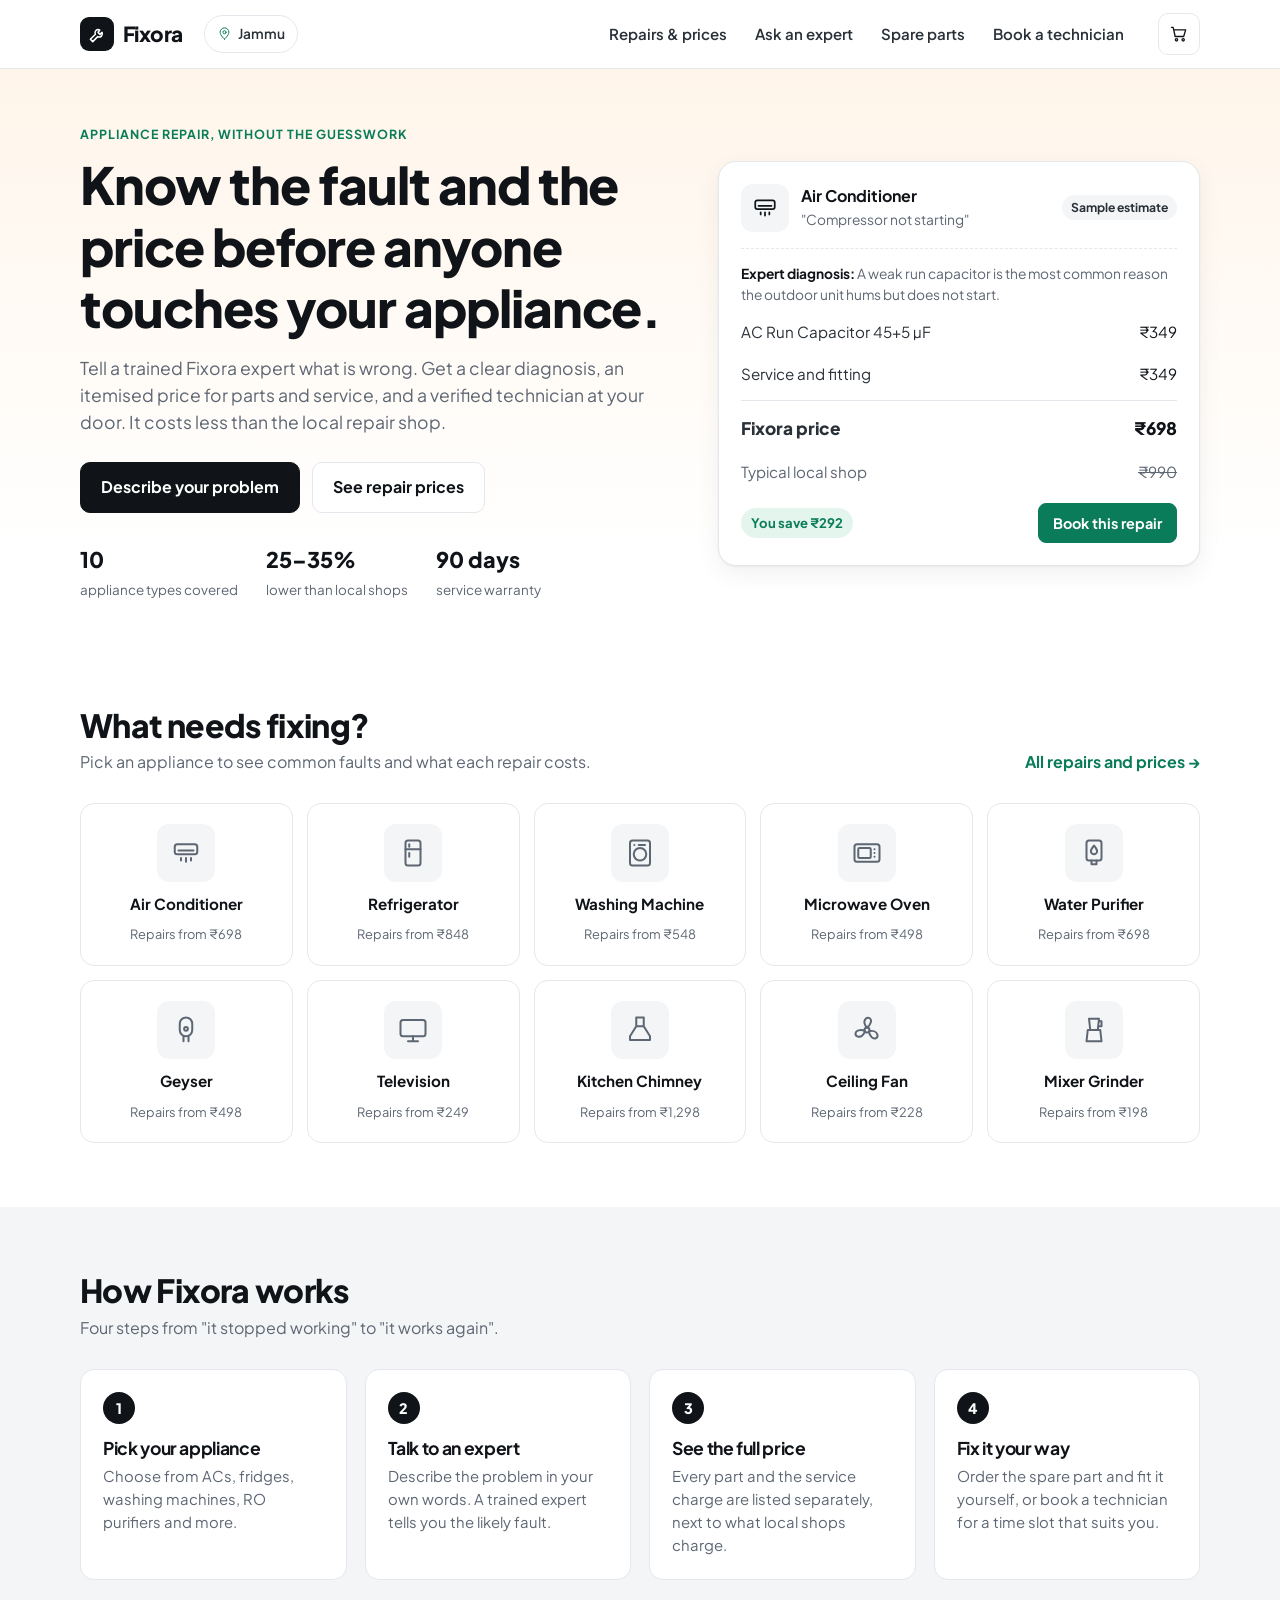
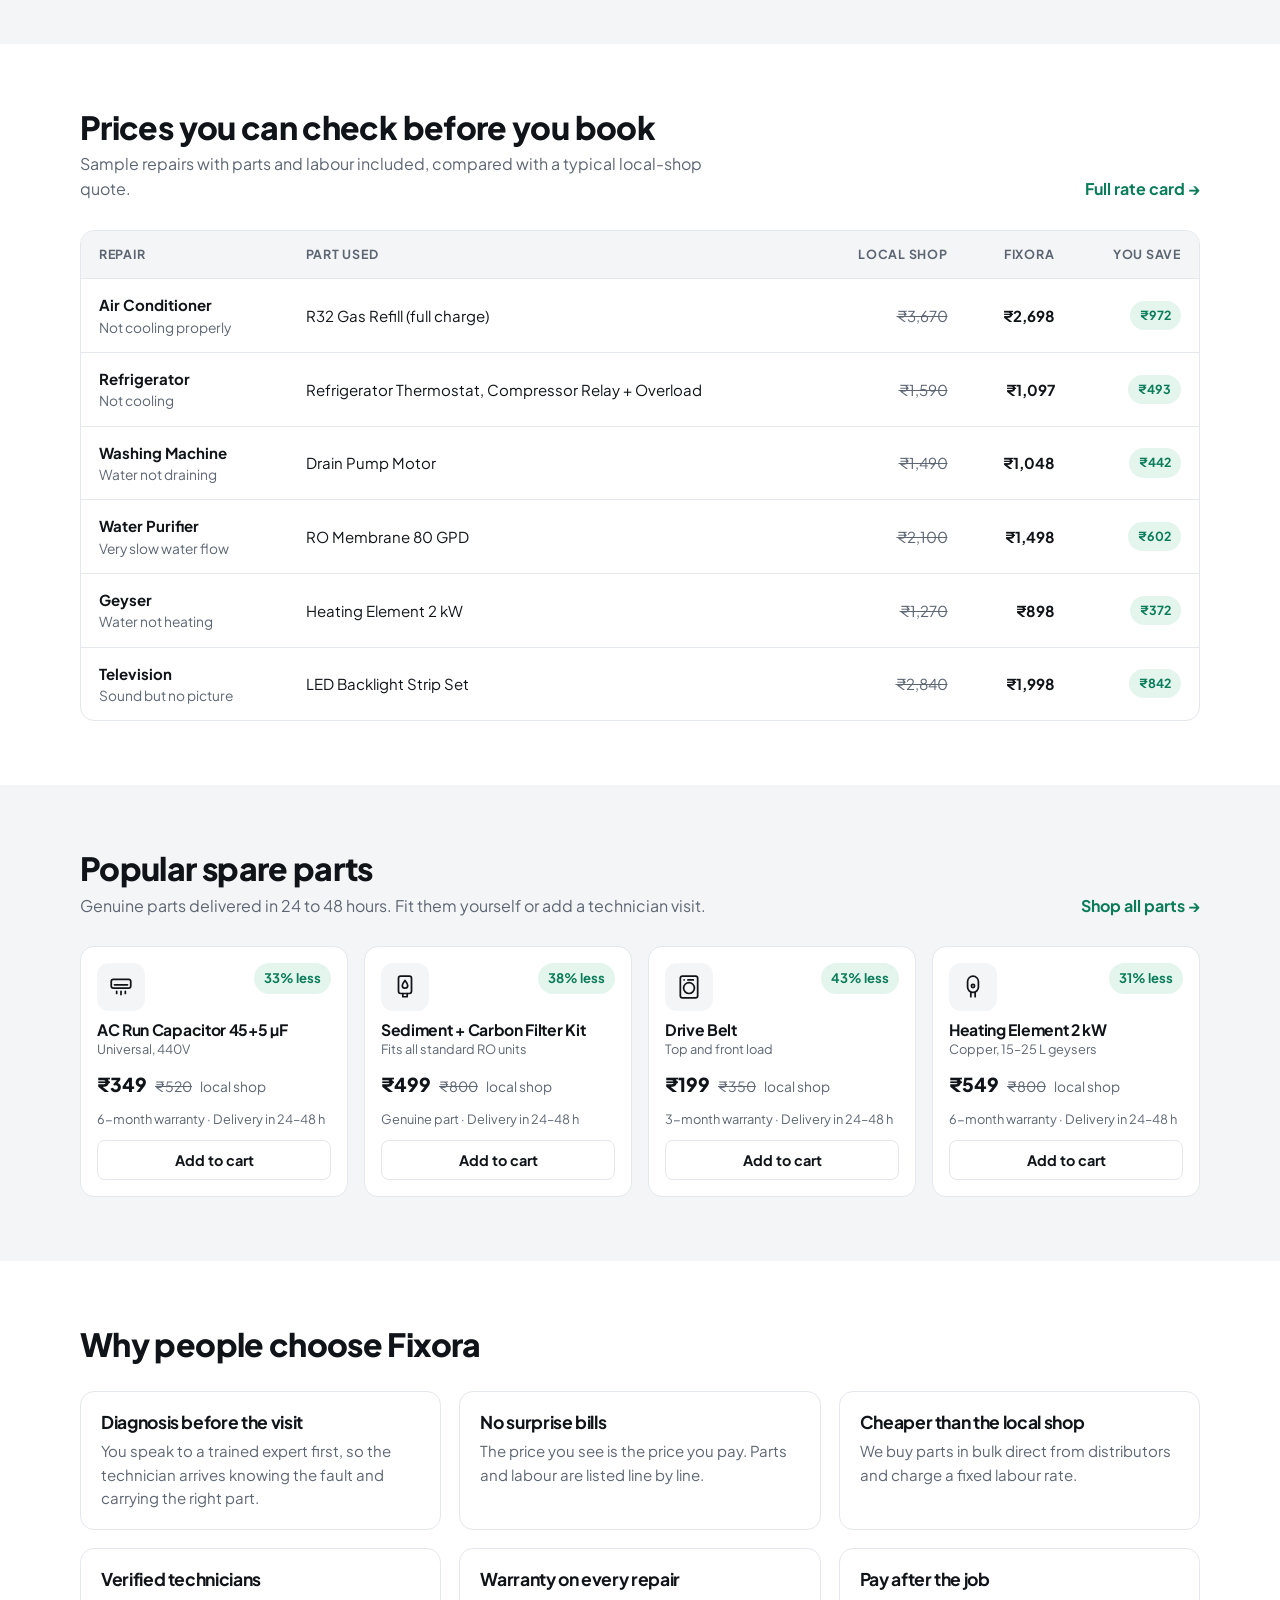
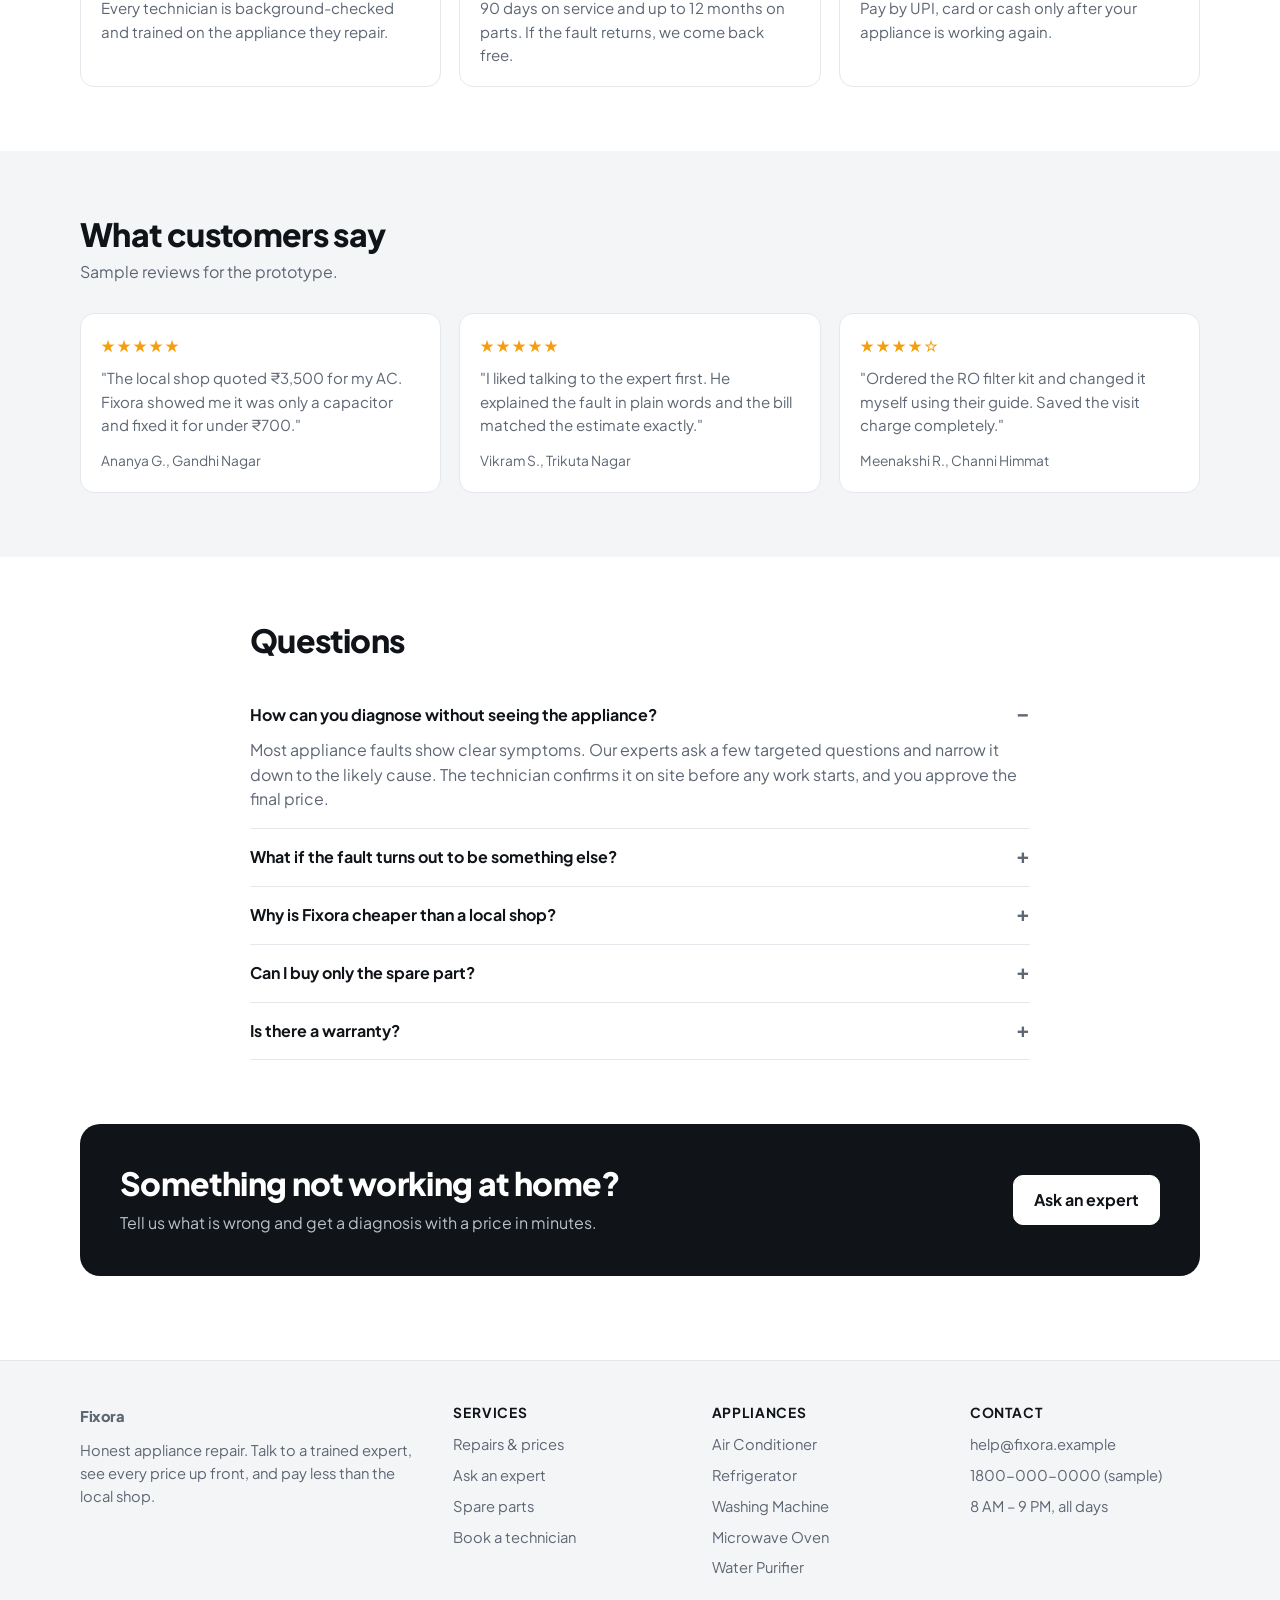
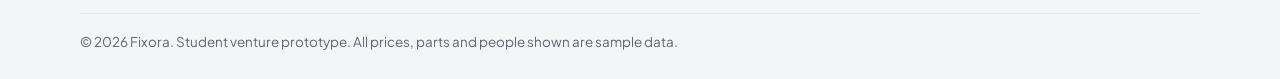
==== index.html @ 69b8c80c "Add Fixora website prototype Static five-page site: home, repair prices, expert diagnosis, spare par" ====
<!DOCTYPE html>
<html lang="en">
<head>
  <meta charset="UTF-8">
  <meta name="viewport" content="width=device-width, initial-scale=1">
  <title>Fixora — Honest appliance repair at transparent prices</title>
  <meta name="description" content="Pick your appliance, talk to a trained expert, see part and service prices up front, buy spare parts and book a technician.">
  <link rel="preconnect" href="https://fonts.googleapis.com">
  <link href="https://fonts.googleapis.com/css2?family=Plus+Jakarta+Sans:wght@400;500;600;700;800&display=swap" rel="stylesheet">
  <link rel="stylesheet" href="css/style.css">
</head>
<body>

<main>
  <section class="hero">
    <div class="wrap hero-grid">
      <div>
        <div class="eyebrow">Appliance repair, without the guesswork</div>
        <h1>Know the fault and the price before anyone touches your appliance.</h1>
        <p class="lead">Tell a trained Fixora expert what is wrong. Get a clear diagnosis, an itemised price for parts and service, and a verified technician at your door. It costs less than the local repair shop.</p>
        <div class="hero-cta">
          <a class="btn" href="diagnose.html">Describe your problem</a>
          <a class="btn ghost" href="services.html">See repair prices</a>
        </div>
        <div class="hero-stats">
          <div><b>10</b><span>appliance types covered</span></div>
          <div><b>25–35%</b><span>lower than local shops</span></div>
          <div><b>90 days</b><span>service warranty</span></div>
        </div>
      </div>

      <div class="estimate" id="heroEstimate"></div>
    </div>
  </section>

  <section class="section" id="appliances">
    <div class="wrap">
      <div class="section-head">
        <div>
          <h2>What needs fixing?</h2>
          <p>Pick an appliance to see common faults and what each repair costs.</p>
        </div>
        <a class="link" href="services.html">All repairs and prices →</a>
      </div>
      <div class="app-grid" id="appGrid"></div>
    </div>
  </section>

  <section class="section soft">
    <div class="wrap">
      <div class="section-head">
        <div>
          <h2>How Fixora works</h2>
          <p>Four steps from "it stopped working" to "it works again".</p>
        </div>
      </div>
      <div class="steps">
        <div class="step"><h3>Pick your appliance</h3><p>Choose from ACs, fridges, washing machines, RO purifiers and more.</p></div>
        <div class="step"><h3>Talk to an expert</h3><p>Describe the problem in your own words. A trained expert tells you the likely fault.</p></div>
        <div class="step"><h3>See the full price</h3><p>Every part and the service charge are listed separately, next to what local shops charge.</p></div>
        <div class="step"><h3>Fix it your way</h3><p>Order the spare part and fit it yourself, or book a technician for a time slot that suits you.</p></div>
      </div>
    </div>
  </section>

  <section class="section">
    <div class="wrap">
      <div class="section-head">
        <div>
          <h2>Prices you can check before you book</h2>
          <p>Sample repairs with parts and labour included, compared with a typical local-shop quote.</p>
        </div>
        <a class="link" href="services.html">Full rate card →</a>
      </div>
      <div class="table-wrap">
        <table>
          <thead><tr><th>Repair</th><th>Part used</th><th class="num">Local shop</th><th class="num">Fixora</th><th class="num">You save</th></tr></thead>
          <tbody id="compareRows"></tbody>
        </table>
      </div>
    </div>
  </section>

  <section class="section soft">
    <div class="wrap">
      <div class="section-head">
        <div>
          <h2>Popular spare parts</h2>
          <p>Genuine parts delivered in 24 to 48 hours. Fit them yourself or add a technician visit.</p>
        </div>
        <a class="link" href="parts.html">Shop all parts →</a>
      </div>
      <div class="grid-4" id="popularParts"></div>
    </div>
  </section>

  <section class="section">
    <div class="wrap">
      <div class="section-head"><div><h2>Why people choose Fixora</h2></div></div>
      <div class="grid-3">
        <div class="card"><h3>Diagnosis before the visit</h3><p>You speak to a trained expert first, so the technician arrives knowing the fault and carrying the right part.</p></div>
        <div class="card"><h3>No surprise bills</h3><p>The price you see is the price you pay. Parts and labour are listed line by line.</p></div>
        <div class="card"><h3>Cheaper than the local shop</h3><p>We buy parts in bulk direct from distributors and charge a fixed labour rate.</p></div>
        <div class="card"><h3>Verified technicians</h3><p>Every technician is background-checked and trained on the appliance they repair.</p></div>
        <div class="card"><h3>Warranty on every repair</h3><p>90 days on service and up to 12 months on parts. If the fault returns, we come back free.</p></div>
        <div class="card"><h3>Pay after the job</h3><p>Pay by UPI, card or cash only after your appliance is working again.</p></div>
      </div>
    </div>
  </section>

  <section class="section soft">
    <div class="wrap">
      <div class="section-head"><div><h2>What customers say</h2><p>Sample reviews for the prototype.</p></div></div>
      <div class="grid-3">
        <div class="card"><div class="stars">★★★★★</div><p class="quote">"The local shop quoted ₹3,500 for my AC. Fixora showed me it was only a capacitor and fixed it for under ₹700."</p><div class="quote-by">Ananya G., Gandhi Nagar</div></div>
        <div class="card"><div class="stars">★★★★★</div><p class="quote">"I liked talking to the expert first. He explained the fault in plain words and the bill matched the estimate exactly."</p><div class="quote-by">Vikram S., Trikuta Nagar</div></div>
        <div class="card"><div class="stars">★★★★☆</div><p class="quote">"Ordered the RO filter kit and changed it myself using their guide. Saved the visit charge completely."</p><div class="quote-by">Meenakshi R., Channi Himmat</div></div>
      </div>
    </div>
  </section>

  <section class="section">
    <div class="wrap" style="max-width:820px">
      <div class="section-head"><div><h2>Questions</h2></div></div>
      <details open><summary>How can you diagnose without seeing the appliance?</summary><p>Most appliance faults show clear symptoms. Our experts ask a few targeted questions and narrow it down to the likely cause. The technician confirms it on site before any work starts, and you approve the final price.</p></details>
      <details><summary>What if the fault turns out to be something else?</summary><p>You get a revised itemised quote on the spot. If you decide not to go ahead, you pay only the ₹149 inspection fee.</p></details>
      <details><summary>Why is Fixora cheaper than a local shop?</summary><p>We source parts in bulk directly from distributors and charge a fixed, published labour rate for each repair, so there is no room for a mark-up on the day.</p></details>
      <details><summary>Can I buy only the spare part?</summary><p>Yes. Every part is sold separately with delivery in 24 to 48 hours. You can add a technician visit later if you need help fitting it.</p></details>
      <details><summary>Is there a warranty?</summary><p>Every repair carries a 90-day service warranty, and parts carry their own warranty of up to 12 months.</p></details>
    </div>
  </section>

  <section class="section" style="padding-top:0">
    <div class="wrap">
      <div class="band">
        <div><h2>Something not working at home?</h2><p>Tell us what is wrong and get a diagnosis with a price in minutes.</p></div>
        <a class="btn" href="diagnose.html">Ask an expert</a>
      </div>
    </div>
  </section>
</main>

<script src="js/data.js"></script>
<script src="js/app.js"></script>
<script>
document.addEventListener("DOMContentLoaded", function () {
  $("#appGrid").innerHTML = APPLIANCES.map(function (a) {
    var from = Math.min.apply(null, a.issues.map(function (i) { return quote(i).total; }));
    return '<a class="app-card" href="services.html?appliance=' + a.id + '"><span class="ico">' + icon(a) + '</span><b>' + a.name + '</b><span>Repairs from ' + inr(from) + '</span></a>';
  }).join("");

  // Hero: one worked example of a transparent estimate.
  var ac = getApp("ac"), issue = getIssue(ac, "ac-start"), q = quote(issue);
  $("#heroEstimate").innerHTML =
    '<div class="estimate-top"><span class="ico">' + icon(ac) + '</span><div><b>' + ac.name + '</b><div class="small muted">"' + issue.title + '"</div></div><span class="tag" style="margin-left:auto">Sample estimate</span></div>' +
    '<p class="small muted" style="margin:14px 0 6px"><b style="color:var(--ink)">Expert diagnosis:</b> ' + issue.cause + '</p>' +
    '<ul class="rows">' + q.parts.map(function (p) { return '<li><span>' + p.name + '</span><span>' + inr(p.price) + '</span></li>'; }).join("") +
    '<li><span>Service and fitting</span><span>' + inr(issue.labour) + '</span></li>' +
    '<li class="total"><span>Fixora price</span><span>' + inr(q.total) + '</span></li>' +
    '<li class="local"><span>Typical local shop</span><span>' + inr(q.local) + '</span></li></ul>' +
    '<div style="display:flex;justify-content:space-between;align-items:center;gap:12px;margin-top:10px;flex-wrap:wrap"><span class="save-pill">You save ' + inr(q.save) + '</span>' +
    '<a class="btn sm green" href="book.html?appliance=ac&issue=ac-start">Book this repair</a></div>';

  var picks = [["ac", "ac-cooling"], ["fridge", "fr-cooling"], ["wm", "wm-drain"], ["ro", "ro-flow"], ["gy", "gy-heat"], ["tv", "tv-dark"]];
  $("#compareRows").innerHTML = picks.map(function (pk) {
    var a = getApp(pk[0]), i = getIssue(a, pk[1]), q = quote(i);
    return '<tr><td><b>' + a.name + '</b><div class="small muted">' + i.title + '</div></td><td>' + q.parts.map(function (p) { return p.name; }).join(", ") + '</td>' +
      '<td class="num muted"><s>' + inr(q.local) + '</s></td><td class="num"><b>' + inr(q.total) + '</b></td><td class="num"><span class="save-pill">' + inr(q.save) + '</span></td></tr>';
  }).join("");

  var popular = ["ac-cap", "ro-filterkit", "wm-belt", "gy-element"];
  $("#popularParts").innerHTML = popular.map(function (id) { return partCard(getPart(id)); }).join("");
});
</script>
</body>
</html>
---- css/style.css ----
/* Fixora — shared styles */
:root {
  --ink: #101418;
  --ink-2: #2a3038;
  --muted: #5d6673;
  --line: #e4e7ec;
  --bg: #ffffff;
  --soft: #f4f5f7;
  --warm: #fff5ea;
  --accent: #0a7c59;
  --accent-soft: #e4f5ee;
  --amber: #f59e0b;
  --danger: #c0392b;
  --radius: 14px;
  --radius-sm: 9px;
  --shadow: 0 1px 2px rgba(16, 20, 24, .05), 0 8px 24px rgba(16, 20, 24, .06);
  --wrap: 1160px;
  --font: "Plus Jakarta Sans", "Segoe UI", system-ui, -apple-system, Roboto, Arial, sans-serif;
}

* { box-sizing: border-box; }
html { scroll-behavior: smooth; }
body {
  margin: 0;
  font-family: var(--font);
  color: var(--ink);
  background: var(--bg);
  line-height: 1.55;
  -webkit-font-smoothing: antialiased;
}
img, svg { max-width: 100%; }
a { color: inherit; text-decoration: none; }
h1, h2, h3, h4 { margin: 0; line-height: 1.2; letter-spacing: -.02em; }
h1 { font-size: clamp(2rem, 4.4vw, 3.2rem); font-weight: 800; }
h2 { font-size: clamp(1.5rem, 2.6vw, 2rem); font-weight: 800; }
h3 { font-size: 1.1rem; font-weight: 700; }
p { margin: 0; }
button, input, select, textarea { font: inherit; color: inherit; }

.wrap { max-width: var(--wrap); margin: 0 auto; padding: 0 20px; }
.section { padding: 64px 0; }
.section.soft { background: var(--soft); }
.section-head { display: flex; justify-content: space-between; align-items: end; gap: 16px; margin-bottom: 28px; flex-wrap: wrap; }
.section-head p { color: var(--muted); margin-top: 6px; max-width: 56ch; }
.eyebrow { font-size: .78rem; font-weight: 700; letter-spacing: .08em; text-transform: uppercase; color: var(--accent); margin-bottom: 10px; }
.muted { color: var(--muted); }
.small { font-size: .86rem; }
.link { color: var(--accent); font-weight: 700; }
.link:hover { text-decoration: underline; }

/* Buttons */
.btn {
  display: inline-flex; align-items: center; justify-content: center; gap: 8px;
  padding: 12px 20px; border-radius: 10px; border: 1px solid var(--ink);
  background: var(--ink); color: #fff; font-weight: 700; cursor: pointer;
  transition: transform .12s ease, background .12s ease;
}
.btn:hover { background: #000; transform: translateY(-1px); }
.btn.ghost { background: #fff; color: var(--ink); border-color: var(--line); }
.btn.ghost:hover { border-color: var(--ink); background: #fff; }
.btn.green { background: var(--accent); border-color: var(--accent); }
.btn.green:hover { background: #086a4c; }
.btn.sm { padding: 8px 14px; font-size: .9rem; border-radius: 8px; }
.btn.block { width: 100%; }
.btn:disabled { opacity: .45; cursor: not-allowed; transform: none; }

/* Header */
.site-header { position: sticky; top: 0; z-index: 40; background: rgba(255, 255, 255, .94); backdrop-filter: blur(8px); border-bottom: 1px solid var(--line); }
.site-header .wrap { display: flex; align-items: center; gap: 22px; height: 68px; }
.logo { display: flex; align-items: center; gap: 9px; font-weight: 800; font-size: 1.3rem; letter-spacing: -.03em; }
.logo-mark { width: 34px; height: 34px; border-radius: 9px; background: var(--ink); color: #fff; display: grid; place-items: center; }
.logo-mark svg { width: 19px; height: 19px; }
.loc { display: flex; align-items: center; gap: 6px; padding: 7px 12px; border: 1px solid var(--line); border-radius: 999px; font-size: .86rem; font-weight: 600; color: var(--ink-2); }
.loc svg { width: 15px; height: 15px; color: var(--accent); }
.nav { display: flex; gap: 4px; margin-left: auto; }
.nav a { padding: 8px 12px; border-radius: 8px; font-weight: 600; font-size: .94rem; color: var(--ink-2); }
.nav a:hover { background: var(--soft); }
.nav a.active { color: var(--accent); background: var(--accent-soft); }
.cart-btn { position: relative; width: 42px; height: 42px; border-radius: 10px; border: 1px solid var(--line); background: #fff; cursor: pointer; display: grid; place-items: center; }
.cart-btn:hover { border-color: var(--ink); }
.cart-btn svg { width: 20px; height: 20px; }
.cart-count { position: absolute; top: -6px; right: -6px; min-width: 20px; height: 20px; padding: 0 5px; border-radius: 999px; background: var(--accent); color: #fff; font-size: .72rem; font-weight: 800; display: grid; place-items: center; }
.cart-count[hidden] { display: none; }
.menu-btn { display: none; width: 42px; height: 42px; border-radius: 10px; border: 1px solid var(--line); background: #fff; cursor: pointer; }

/* Hero */
.hero { background: linear-gradient(180deg, var(--warm), #fff 85%); padding: 56px 0 40px; }
.hero-grid { display: grid; grid-template-columns: 1.1fr .9fr; gap: 48px; align-items: center; }
.hero p.lead { font-size: 1.1rem; color: var(--muted); margin: 16px 0 26px; max-width: 52ch; }
.hero-cta { display: flex; gap: 12px; flex-wrap: wrap; }
.hero-stats { display: flex; gap: 28px; margin-top: 30px; flex-wrap: wrap; }
.hero-stats b { display: block; font-size: 1.35rem; font-weight: 800; }
.hero-stats span { font-size: .84rem; color: var(--muted); }

/* Estimate card (hero + summaries) */
.estimate { background: #fff; border: 1px solid var(--line); border-radius: 18px; box-shadow: var(--shadow); padding: 22px; }
.estimate-top { display: flex; gap: 12px; align-items: center; padding-bottom: 16px; border-bottom: 1px dashed var(--line); }
.rows { margin: 0; padding: 0; list-style: none; }
.rows li { display: flex; justify-content: space-between; gap: 16px; padding: 9px 0; font-size: .95rem; }
.rows li span:first-child { color: var(--ink-2); }
.rows li.total { border-top: 1px solid var(--line); margin-top: 6px; padding-top: 14px; font-weight: 800; font-size: 1.08rem; }
.rows li.local span { color: var(--muted); }
.rows li.local span:last-child { text-decoration: line-through; }
.save-pill { display: inline-flex; align-items: center; gap: 6px; padding: 5px 10px; border-radius: 999px; background: var(--accent-soft); color: var(--accent); font-weight: 700; font-size: .82rem; }
.tag { display: inline-block; padding: 3px 9px; border-radius: 999px; background: var(--soft); font-size: .76rem; font-weight: 700; color: var(--ink-2); }

/* Icon tile */
.ico { width: 48px; height: 48px; border-radius: 12px; background: var(--soft); display: grid; place-items: center; flex: none; }
.ico svg { width: 26px; height: 26px; }
svg.line { fill: none; stroke: currentColor; stroke-width: 1.6; stroke-linecap: round; stroke-linejoin: round; }

/* Appliance grid */
.app-grid { display: grid; grid-template-columns: repeat(5, 1fr); gap: 14px; }
.app-card { display: flex; flex-direction: column; align-items: center; gap: 10px; text-align: center; padding: 20px 10px; border: 1px solid var(--line); border-radius: var(--radius); background: #fff; transition: border-color .12s, transform .12s, box-shadow .12s; }
.app-card:hover { border-color: var(--ink); transform: translateY(-2px); box-shadow: var(--shadow); }
.app-card .ico { width: 58px; height: 58px; }
.app-card .ico svg { width: 30px; height: 30px; }
.app-card b { font-size: .95rem; }
.app-card span { font-size: .8rem; color: var(--muted); }

/* Steps */
.steps { display: grid; grid-template-columns: repeat(4, 1fr); gap: 18px; counter-reset: step; }
.step { background: #fff; border: 1px solid var(--line); border-radius: var(--radius); padding: 22px; counter-increment: step; }
.step::before { content: counter(step); display: grid; place-items: center; width: 32px; height: 32px; border-radius: 50%; background: var(--ink); color: #fff; font-weight: 800; font-size: .9rem; margin-bottom: 14px; }
.step p { color: var(--muted); font-size: .93rem; margin-top: 6px; }

/* Cards / grids */
.grid-3 { display: grid; grid-template-columns: repeat(3, 1fr); gap: 18px; }
.grid-4 { display: grid; grid-template-columns: repeat(4, 1fr); gap: 16px; }
.card { background: #fff; border: 1px solid var(--line); border-radius: var(--radius); padding: 20px; }
.card p { color: var(--muted); font-size: .94rem; margin-top: 6px; }

/* Part card */
.part { display: flex; flex-direction: column; gap: 10px; background: #fff; border: 1px solid var(--line); border-radius: var(--radius); padding: 16px; }
.part-top { display: flex; justify-content: space-between; align-items: start; }
.part h3 { font-size: .98rem; }
.part .meta { font-size: .8rem; color: var(--muted); }
.price { display: flex; align-items: baseline; gap: 8px; flex-wrap: wrap; }
.price b { font-size: 1.2rem; font-weight: 800; }
.price s { color: var(--muted); font-size: .88rem; }
.part .btn { margin-top: auto; }

/* Table */
.table-wrap { overflow-x: auto; border: 1px solid var(--line); border-radius: var(--radius); background: #fff; }
table { width: 100%; border-collapse: collapse; min-width: 560px; }
th, td { text-align: left; padding: 14px 18px; border-bottom: 1px solid var(--line); font-size: .94rem; }
th { font-size: .78rem; text-transform: uppercase; letter-spacing: .06em; color: var(--muted); background: var(--soft); }
tr:last-child td { border-bottom: 0; }
td.num, th.num { text-align: right; white-space: nowrap; }
td .save-pill { font-size: .78rem; }

/* Page head */
.page-head { background: var(--soft); padding: 40px 0; border-bottom: 1px solid var(--line); }
.page-head p { color: var(--muted); margin-top: 8px; max-width: 62ch; }

/* Pills / chips */
.pills { display: flex; gap: 8px; flex-wrap: wrap; }
.pill { padding: 8px 14px; border-radius: 999px; border: 1px solid var(--line); background: #fff; font-weight: 600; font-size: .9rem; cursor: pointer; display: inline-flex; align-items: center; gap: 7px; }
.pill svg { width: 17px; height: 17px; }
.pill:hover { border-color: var(--ink); }
.pill.on { background: var(--ink); color: #fff; border-color: var(--ink); }

/* Forms */
.field { display: flex; flex-direction: column; gap: 6px; margin-bottom: 16px; }
.field label { font-size: .86rem; font-weight: 700; }
.input, select.input, textarea.input { width: 100%; padding: 12px 14px; border: 1px solid var(--line); border-radius: var(--radius-sm); background: #fff; outline: none; }
.input:focus { border-color: var(--ink); box-shadow: 0 0 0 3px rgba(16, 20, 24, .07); }
textarea.input { min-height: 110px; resize: vertical; }
.row-2 { display: grid; grid-template-columns: 1fr 1fr; gap: 14px; }
.form-block { background: #fff; border: 1px solid var(--line); border-radius: var(--radius); padding: 24px; margin-bottom: 18px; }
.form-block h3 { margin-bottom: 16px; display: flex; align-items: center; gap: 10px; }
.form-block h3 i { font-style: normal; width: 26px; height: 26px; border-radius: 50%; background: var(--ink); color: #fff; font-size: .8rem; display: grid; place-items: center; }

/* Two column layout */
.split { display: grid; grid-template-columns: 1fr 360px; gap: 28px; align-items: start; }
.sticky { position: sticky; top: 88px; }

/* Issue card */
.issue { background: #fff; border: 1px solid var(--line); border-radius: var(--radius); padding: 22px; margin-bottom: 16px; display: grid; grid-template-columns: 1fr 300px; gap: 24px; }
.issue .cause { color: var(--muted); font-size: .94rem; margin: 6px 0 12px; }
.issue .actions { display: flex; gap: 10px; flex-wrap: wrap; margin-top: 14px; }
.issue .breakdown { background: var(--soft); border-radius: var(--radius-sm); padding: 14px 16px; }
.issue .breakdown .rows li { font-size: .88rem; padding: 6px 0; }
.issue .breakdown .rows li.total { font-size: 1rem; }

/* Expert card */
.expert { display: flex; gap: 14px; align-items: center; }
.avatar { width: 52px; height: 52px; border-radius: 50%; background: var(--accent); color: #fff; display: grid; place-items: center; font-weight: 800; flex: none; }
.notice { background: var(--warm); border: 1px solid #f6dcbc; border-radius: var(--radius-sm); padding: 12px 14px; font-size: .88rem; color: #6b4a1c; }
.success { background: var(--accent-soft); border: 1px solid #bfe5d5; border-radius: var(--radius); padding: 22px; }
.success h3 { color: var(--accent); margin-bottom: 6px; }

/* Testimonials + FAQ */
.quote { font-size: .97rem; color: var(--ink-2); }
.quote-by { margin-top: 14px; font-size: .86rem; color: var(--muted); }
.stars { color: var(--amber); letter-spacing: 2px; margin-bottom: 8px; }
details { border-bottom: 1px solid var(--line); padding: 16px 0; }
summary { cursor: pointer; font-weight: 700; list-style: none; display: flex; justify-content: space-between; gap: 16px; }
summary::-webkit-details-marker { display: none; }
summary::after { content: "+"; font-size: 1.3rem; line-height: 1; color: var(--muted); }
details[open] summary::after { content: "–"; }
details p { color: var(--muted); margin-top: 10px; max-width: 70ch; }

/* CTA band */
.band { background: var(--ink); color: #fff; border-radius: 20px; padding: 40px; display: flex; justify-content: space-between; align-items: center; gap: 24px; flex-wrap: wrap; }
.band p { color: #b9c0c9; margin-top: 8px; }
.band .btn { background: #fff; color: var(--ink); border-color: #fff; }

/* Footer */
.site-footer { background: var(--soft); border-top: 1px solid var(--line); padding: 44px 0 26px; margin-top: 20px; }
.foot-grid { display: grid; grid-template-columns: 1.5fr 1fr 1fr 1fr; gap: 28px; }
.site-footer h4 { font-size: .86rem; text-transform: uppercase; letter-spacing: .06em; margin-bottom: 12px; }
.site-footer a, .site-footer p { display: block; color: var(--muted); font-size: .92rem; margin-bottom: 8px; }
.site-footer a:hover { color: var(--ink); }
.foot-bottom { border-top: 1px solid var(--line); margin-top: 26px; padding-top: 18px; font-size: .84rem; color: var(--muted); }

/* Cart drawer */
.overlay { position: fixed; inset: 0; background: rgba(16, 20, 24, .45); z-index: 50; opacity: 0; pointer-events: none; transition: opacity .2s; }
.overlay.open { opacity: 1; pointer-events: auto; }
.drawer { position: fixed; top: 0; right: 0; bottom: 0; width: min(420px, 100%); background: #fff; z-index: 51; transform: translateX(100%); transition: transform .25s ease; display: flex; flex-direction: column; }
.drawer.open { transform: none; }
.drawer-head { display: flex; justify-content: space-between; align-items: center; padding: 18px 20px; border-bottom: 1px solid var(--line); }
.drawer-body { flex: 1; overflow-y: auto; padding: 8px 20px; }
.drawer-foot { padding: 18px 20px; border-top: 1px solid var(--line); }
.x { width: 36px; height: 36px; border-radius: 8px; border: 1px solid var(--line); background: #fff; cursor: pointer; font-size: 1.1rem; }
.cart-item { display: flex; gap: 12px; padding: 14px 0; border-bottom: 1px solid var(--line); align-items: center; }
.cart-item .info { flex: 1; min-width: 0; }
.cart-item .info b { display: block; font-size: .93rem; }
.qty { display: inline-flex; align-items: center; border: 1px solid var(--line); border-radius: 8px; overflow: hidden; }
.qty button { width: 30px; height: 30px; border: 0; background: #fff; cursor: pointer; font-weight: 700; }
.qty button:hover { background: var(--soft); }
.qty span { min-width: 26px; text-align: center; font-weight: 700; font-size: .9rem; }
.empty { text-align: center; color: var(--muted); padding: 48px 12px; }

/* Toast */
.toast { position: fixed; left: 50%; bottom: 26px; transform: translate(-50%, 20px); background: var(--ink); color: #fff; padding: 12px 18px; border-radius: 10px; font-weight: 600; font-size: .92rem; opacity: 0; pointer-events: none; transition: all .2s; z-index: 60; max-width: 90vw; }
.toast.show { opacity: 1; transform: translate(-50%, 0); }

/* Responsive */
@media (max-width: 980px) {
  .hero-grid, .split, .issue { grid-template-columns: 1fr; }
  .app-grid { grid-template-columns: repeat(3, 1fr); }
  .steps, .grid-4 { grid-template-columns: repeat(2, 1fr); }
  .grid-3 { grid-template-columns: 1fr 1fr; }
  .foot-grid { grid-template-columns: 1fr 1fr; }
  .sticky { position: static; }
}
@media (max-width: 760px) {
  .loc { display: none; }
  .menu-btn { display: grid; place-items: center; }
  .nav { display: none; position: absolute; top: 68px; left: 0; right: 0; background: #fff; border-bottom: 1px solid var(--line); flex-direction: column; padding: 10px 20px 16px; margin: 0; }
  .nav.open { display: flex; }
  .site-header .wrap { gap: 10px; }
  .logo { margin-right: auto; }
  .section { padding: 44px 0; }
  .band { padding: 28px; }
}
@media (max-width: 560px) {
  .app-grid { grid-template-columns: repeat(2, 1fr); }
  .steps, .grid-3, .grid-4, .row-2, .foot-grid { grid-template-columns: 1fr; }
}
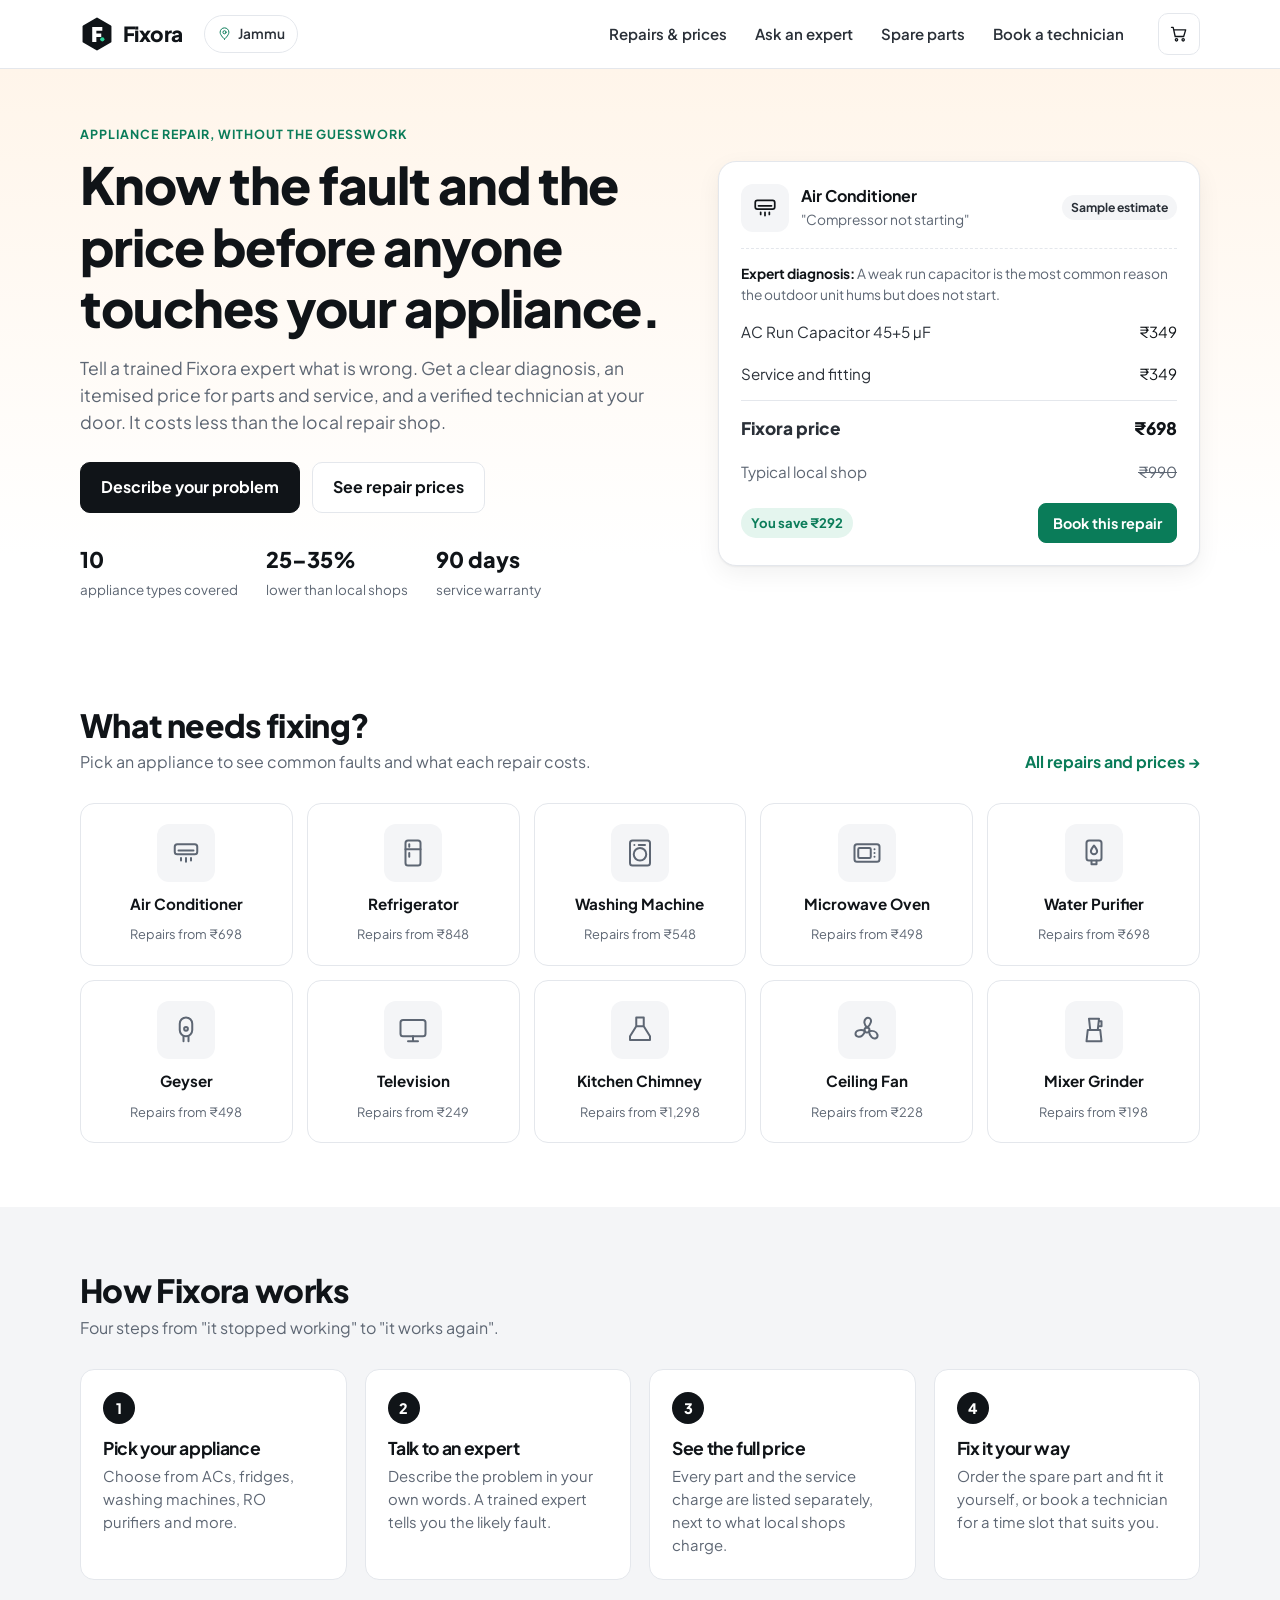
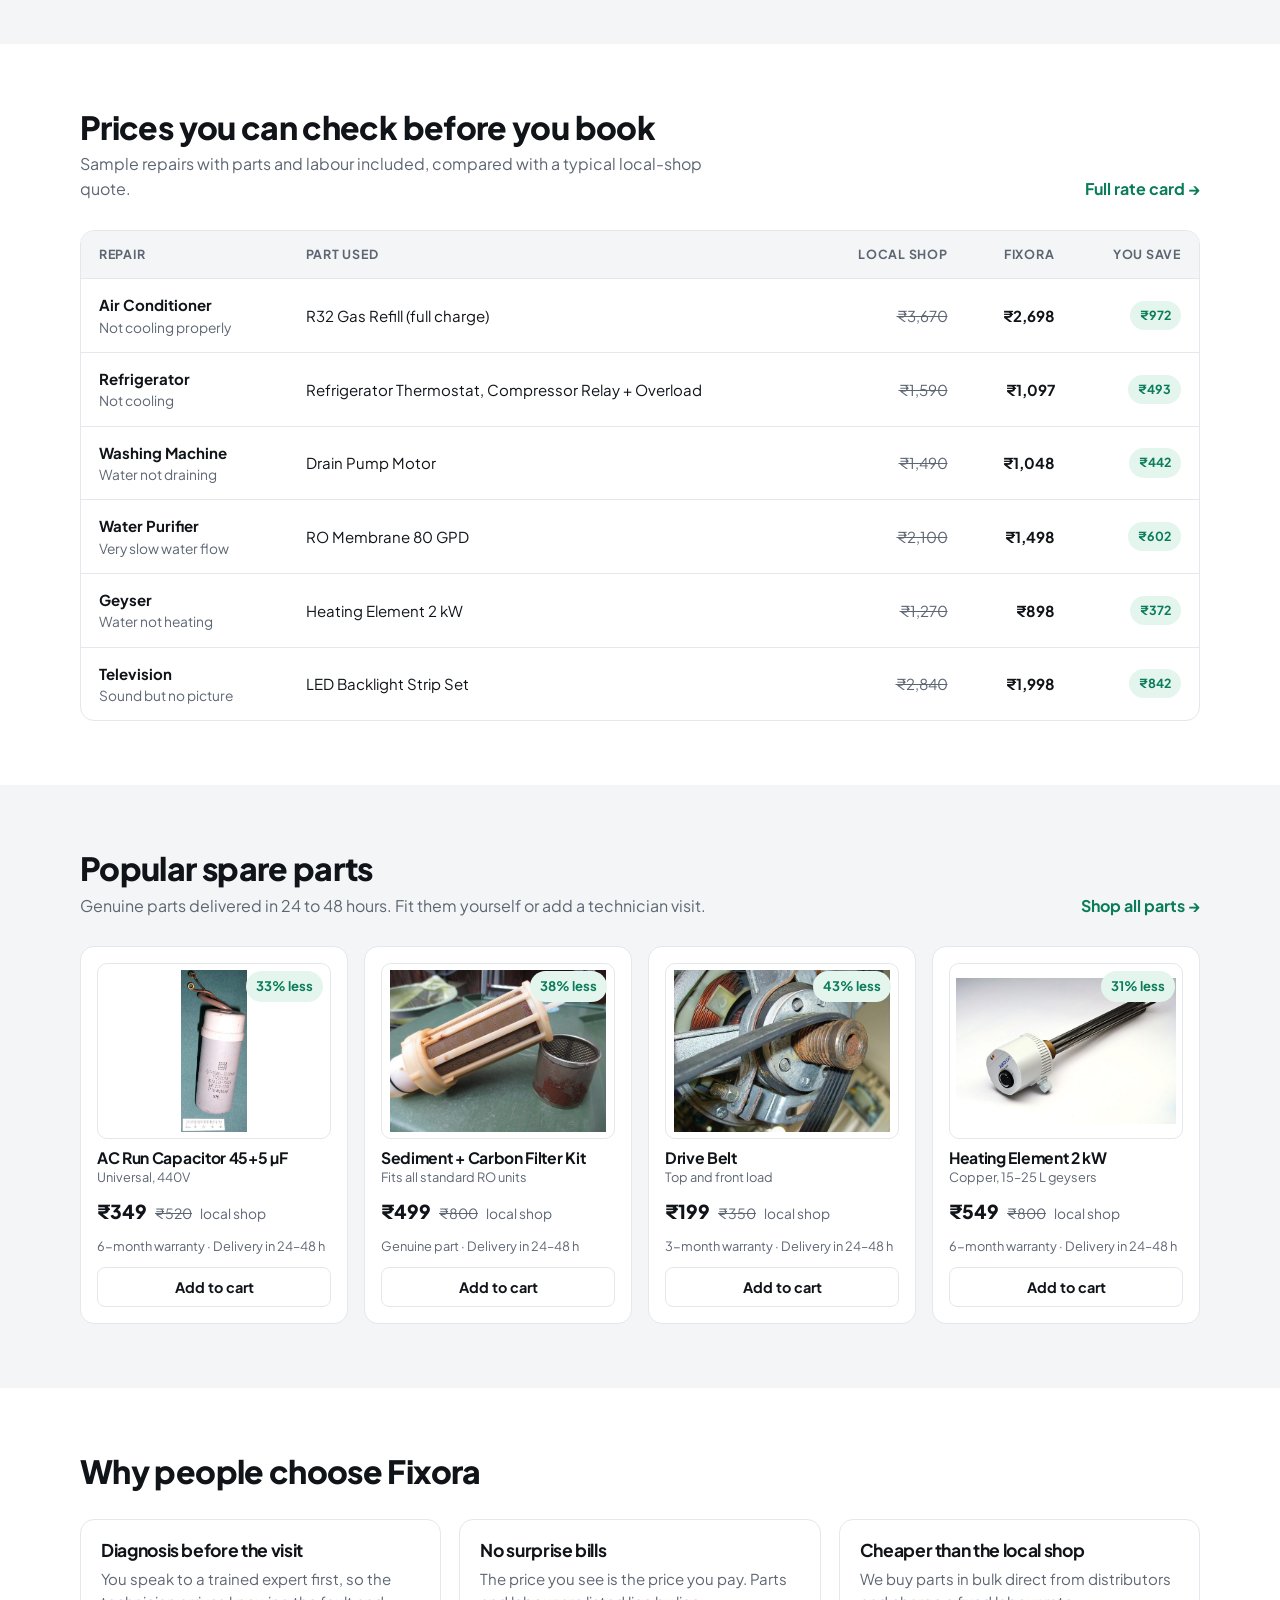
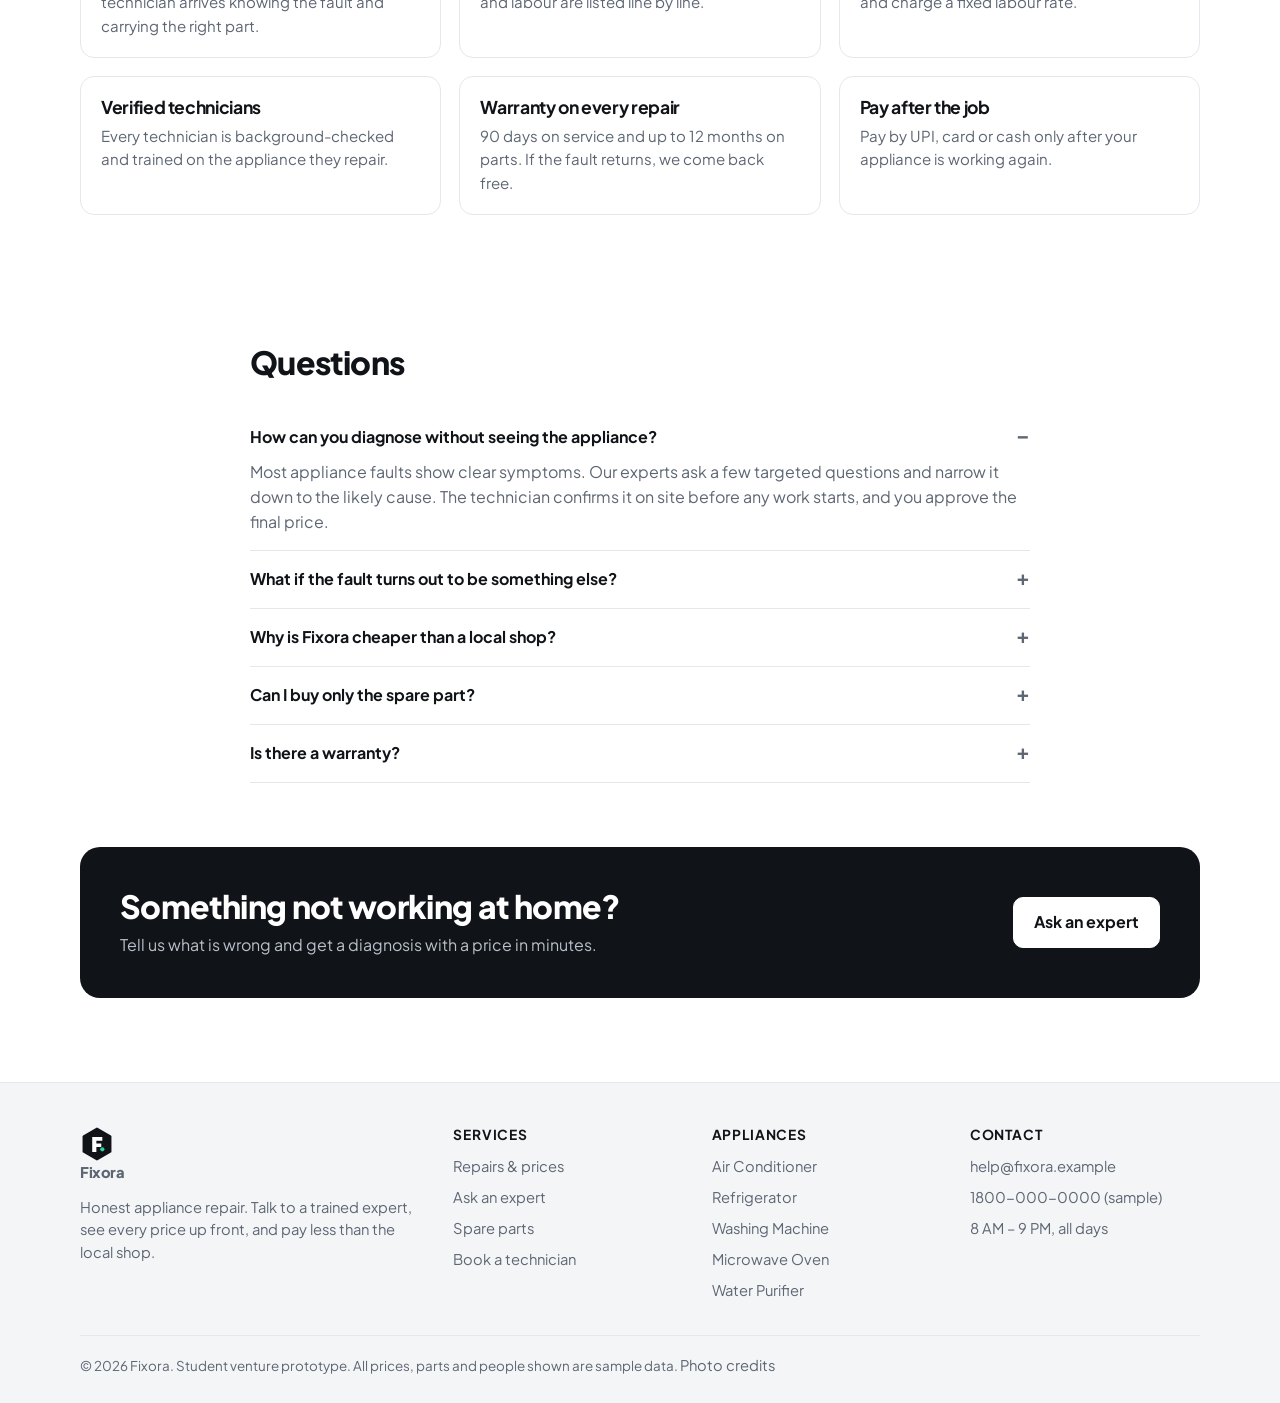
==== commit d7533ca9: "Add Fixora logo, real part photos and credits; remove sample reviews - Hex-nut F logo mark and favic" ====
--- a/index.html
+++ b/index.html
@@ -7,6 +7,7 @@
   <meta name="description" content="Pick your appliance, talk to a trained expert, see part and service prices up front, buy spare parts and book a technician.">
   <link rel="preconnect" href="https://fonts.googleapis.com">
   <link href="https://fonts.googleapis.com/css2?family=Plus+Jakarta+Sans:wght@400;500;600;700;800&display=swap" rel="stylesheet">
+  <link rel="icon" href="assets/favicon.svg" type="image/svg+xml">
   <link rel="stylesheet" href="css/style.css">
 </head>
 <body>
@@ -108,16 +109,6 @@
     </div>
   </section>
 
-  <section class="section soft">
-    <div class="wrap">
-      <div class="section-head"><div><h2>What customers say</h2><p>Sample reviews for the prototype.</p></div></div>
-      <div class="grid-3">
-        <div class="card"><div class="stars">★★★★★</div><p class="quote">"The local shop quoted ₹3,500 for my AC. Fixora showed me it was only a capacitor and fixed it for under ₹700."</p><div class="quote-by">Ananya G., Gandhi Nagar</div></div>
-        <div class="card"><div class="stars">★★★★★</div><p class="quote">"I liked talking to the expert first. He explained the fault in plain words and the bill matched the estimate exactly."</p><div class="quote-by">Vikram S., Trikuta Nagar</div></div>
-        <div class="card"><div class="stars">★★★★☆</div><p class="quote">"Ordered the RO filter kit and changed it myself using their guide. Saved the visit charge completely."</p><div class="quote-by">Meenakshi R., Channi Himmat</div></div>
-      </div>
-    </div>
-  </section>
 
   <section class="section">
     <div class="wrap" style="max-width:820px">
@@ -141,6 +132,7 @@
 </main>
 
 <script src="js/data.js"></script>
+<script src="js/photos.js"></script>
 <script src="js/app.js"></script>
 <script>
 document.addEventListener("DOMContentLoaded", function () {
--- a/css/style.css
+++ b/css/style.css
@@ -68,8 +68,8 @@
 .site-header { position: sticky; top: 0; z-index: 40; background: rgba(255, 255, 255, .94); backdrop-filter: blur(8px); border-bottom: 1px solid var(--line); }
 .site-header .wrap { display: flex; align-items: center; gap: 22px; height: 68px; }
 .logo { display: flex; align-items: center; gap: 9px; font-weight: 800; font-size: 1.3rem; letter-spacing: -.03em; }
-.logo-mark { width: 34px; height: 34px; border-radius: 9px; background: var(--ink); color: #fff; display: grid; place-items: center; }
-.logo-mark svg { width: 19px; height: 19px; }
+.logo-mark { width: 34px; height: 34px; display: grid; place-items: center; }
+.logo-mark svg { width: 34px; height: 34px; }
 .loc { display: flex; align-items: center; gap: 6px; padding: 7px 12px; border: 1px solid var(--line); border-radius: 999px; font-size: .86rem; font-weight: 600; color: var(--ink-2); }
 .loc svg { width: 15px; height: 15px; color: var(--accent); }
 .nav { display: flex; gap: 4px; margin-left: auto; }
@@ -132,7 +132,15 @@
 
 /* Part card */
 .part { display: flex; flex-direction: column; gap: 10px; background: #fff; border: 1px solid var(--line); border-radius: var(--radius); padding: 16px; }
-.part-top { display: flex; justify-content: space-between; align-items: start; }
+.part-media { position: relative; }
+.part-media .save-pill { position: absolute; top: 8px; right: 8px; }
+.part-img { position: relative; aspect-ratio: 4 / 3; border-radius: 10px; background: #fff; border: 1px solid var(--line); overflow: hidden; display: grid; place-items: center; }
+.part-img img { position: absolute; inset: 0; width: 100%; height: 100%; object-fit: contain; padding: 6px; }
+.part-img.no-photo { background: var(--soft); border: 0; }
+.part-img.no-photo svg { width: 56px; height: 56px; color: var(--muted); }
+.cart-thumb { overflow: hidden; background: #fff; border: 1px solid var(--line); }
+.cart-thumb img { width: 100%; height: 100%; object-fit: contain; }
+.cart-thumb.no-photo { background: var(--soft); border: 0; }
 .part h3 { font-size: .98rem; }
 .part .meta { font-size: .8rem; color: var(--muted); }
 .price { display: flex; align-items: baseline; gap: 8px; flex-wrap: wrap; }
@@ -190,10 +198,7 @@
 .success { background: var(--accent-soft); border: 1px solid #bfe5d5; border-radius: var(--radius); padding: 22px; }
 .success h3 { color: var(--accent); margin-bottom: 6px; }
 
-/* Testimonials + FAQ */
-.quote { font-size: .97rem; color: var(--ink-2); }
-.quote-by { margin-top: 14px; font-size: .86rem; color: var(--muted); }
-.stars { color: var(--amber); letter-spacing: 2px; margin-bottom: 8px; }
+/* FAQ */
 details { border-bottom: 1px solid var(--line); padding: 16px 0; }
 summary { cursor: pointer; font-weight: 700; list-style: none; display: flex; justify-content: space-between; gap: 16px; }
 summary::-webkit-details-marker { display: none; }
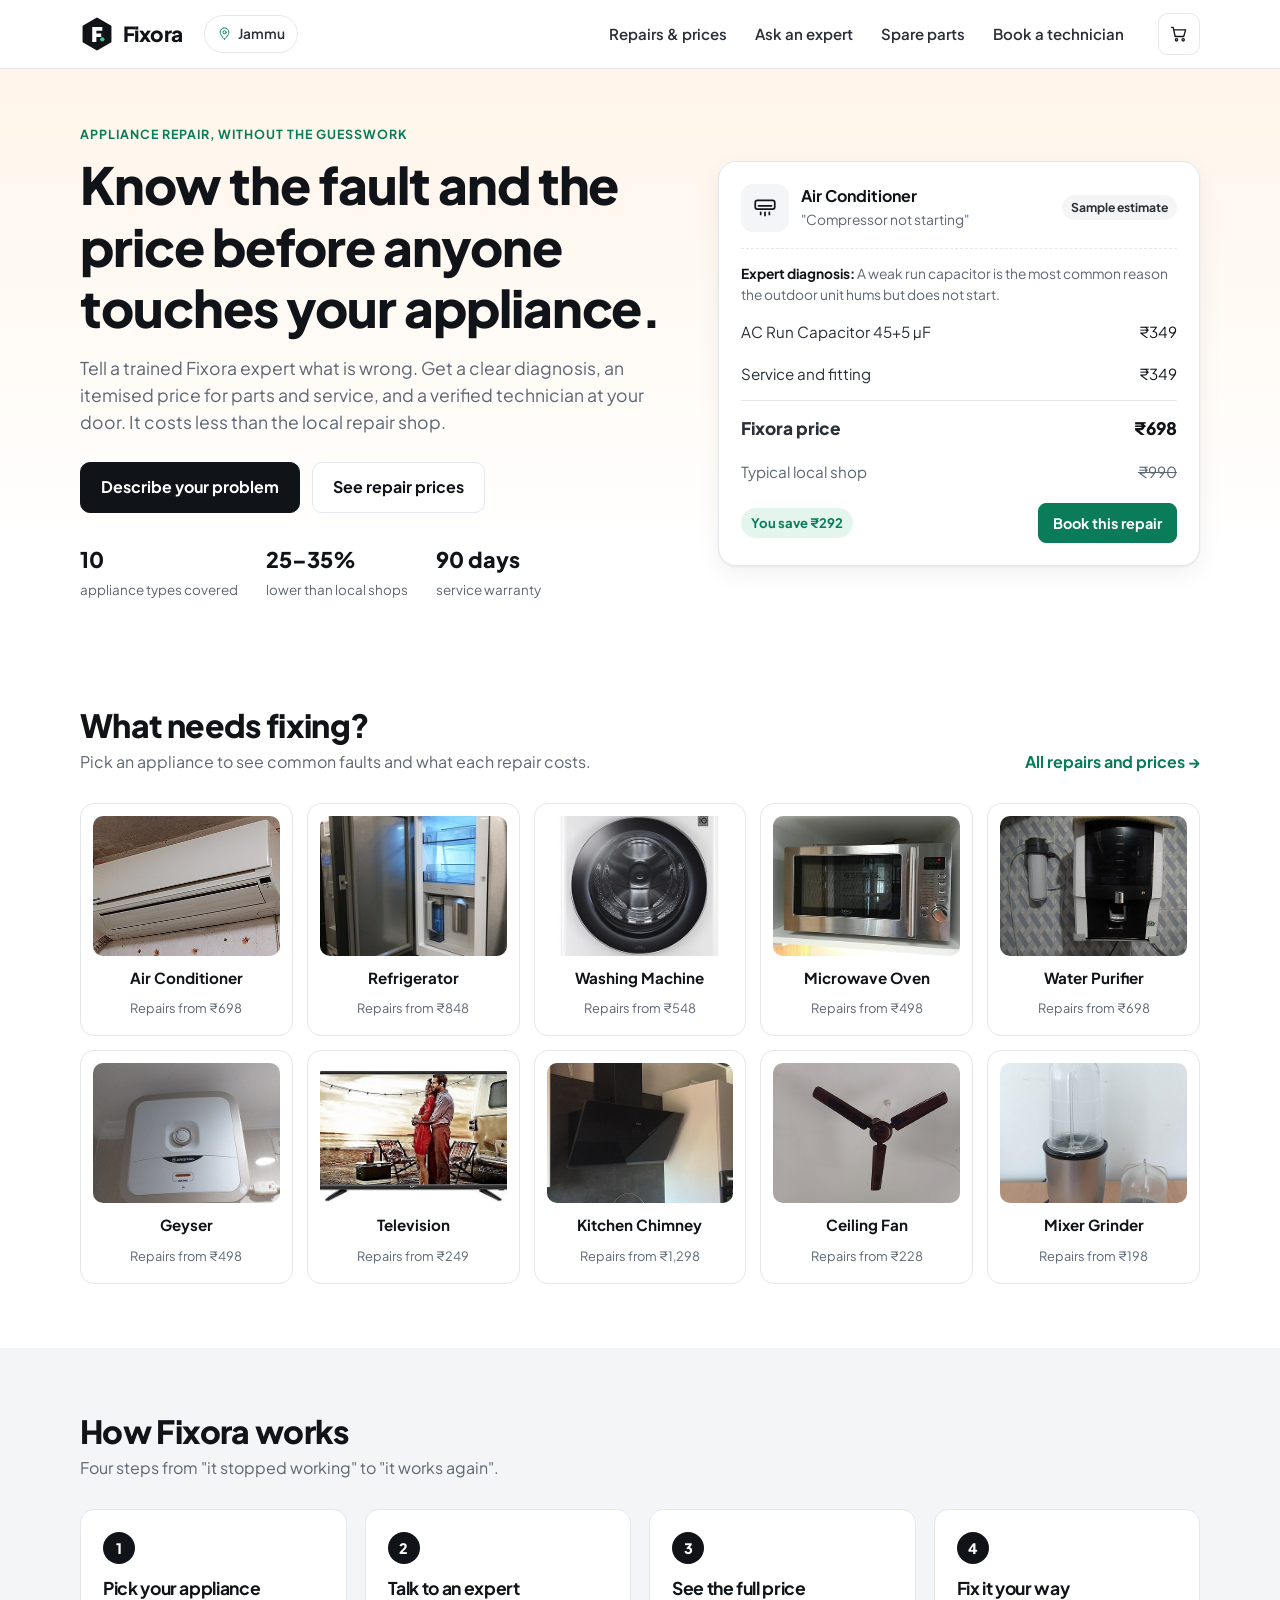
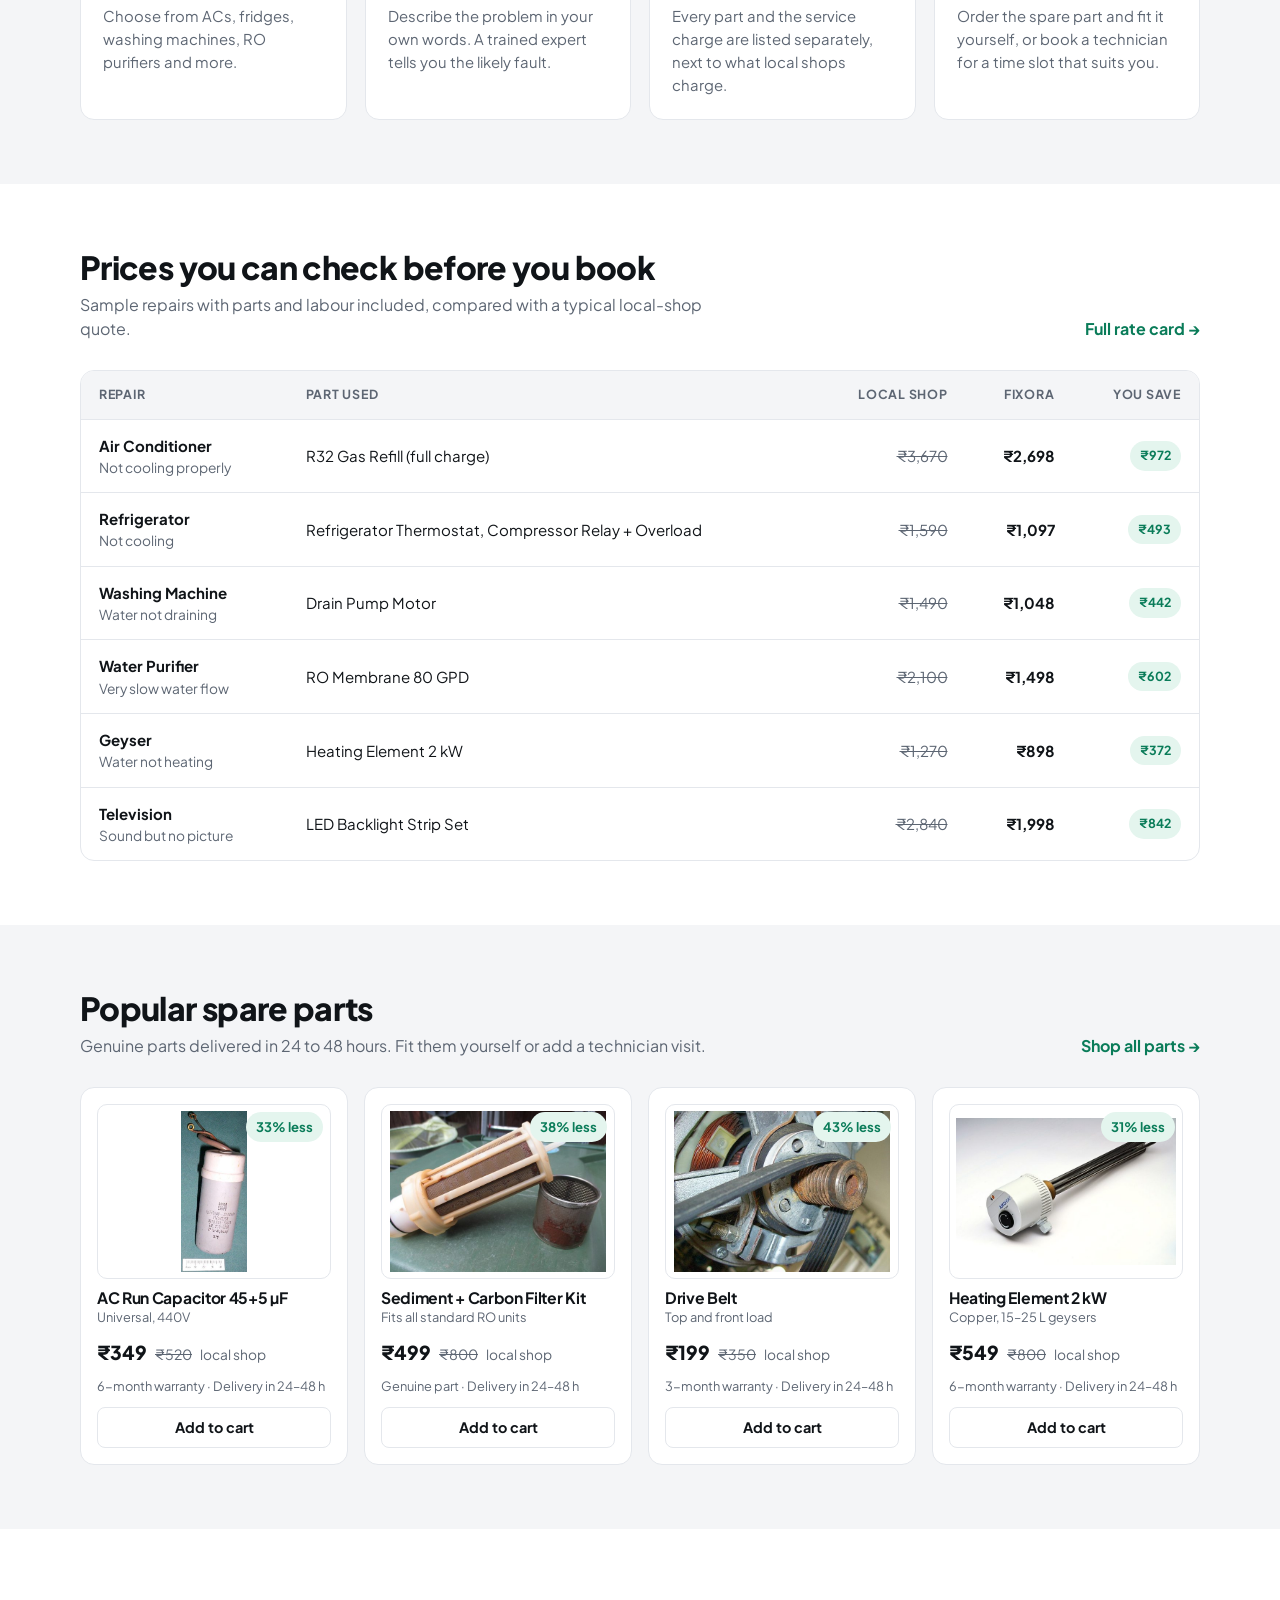
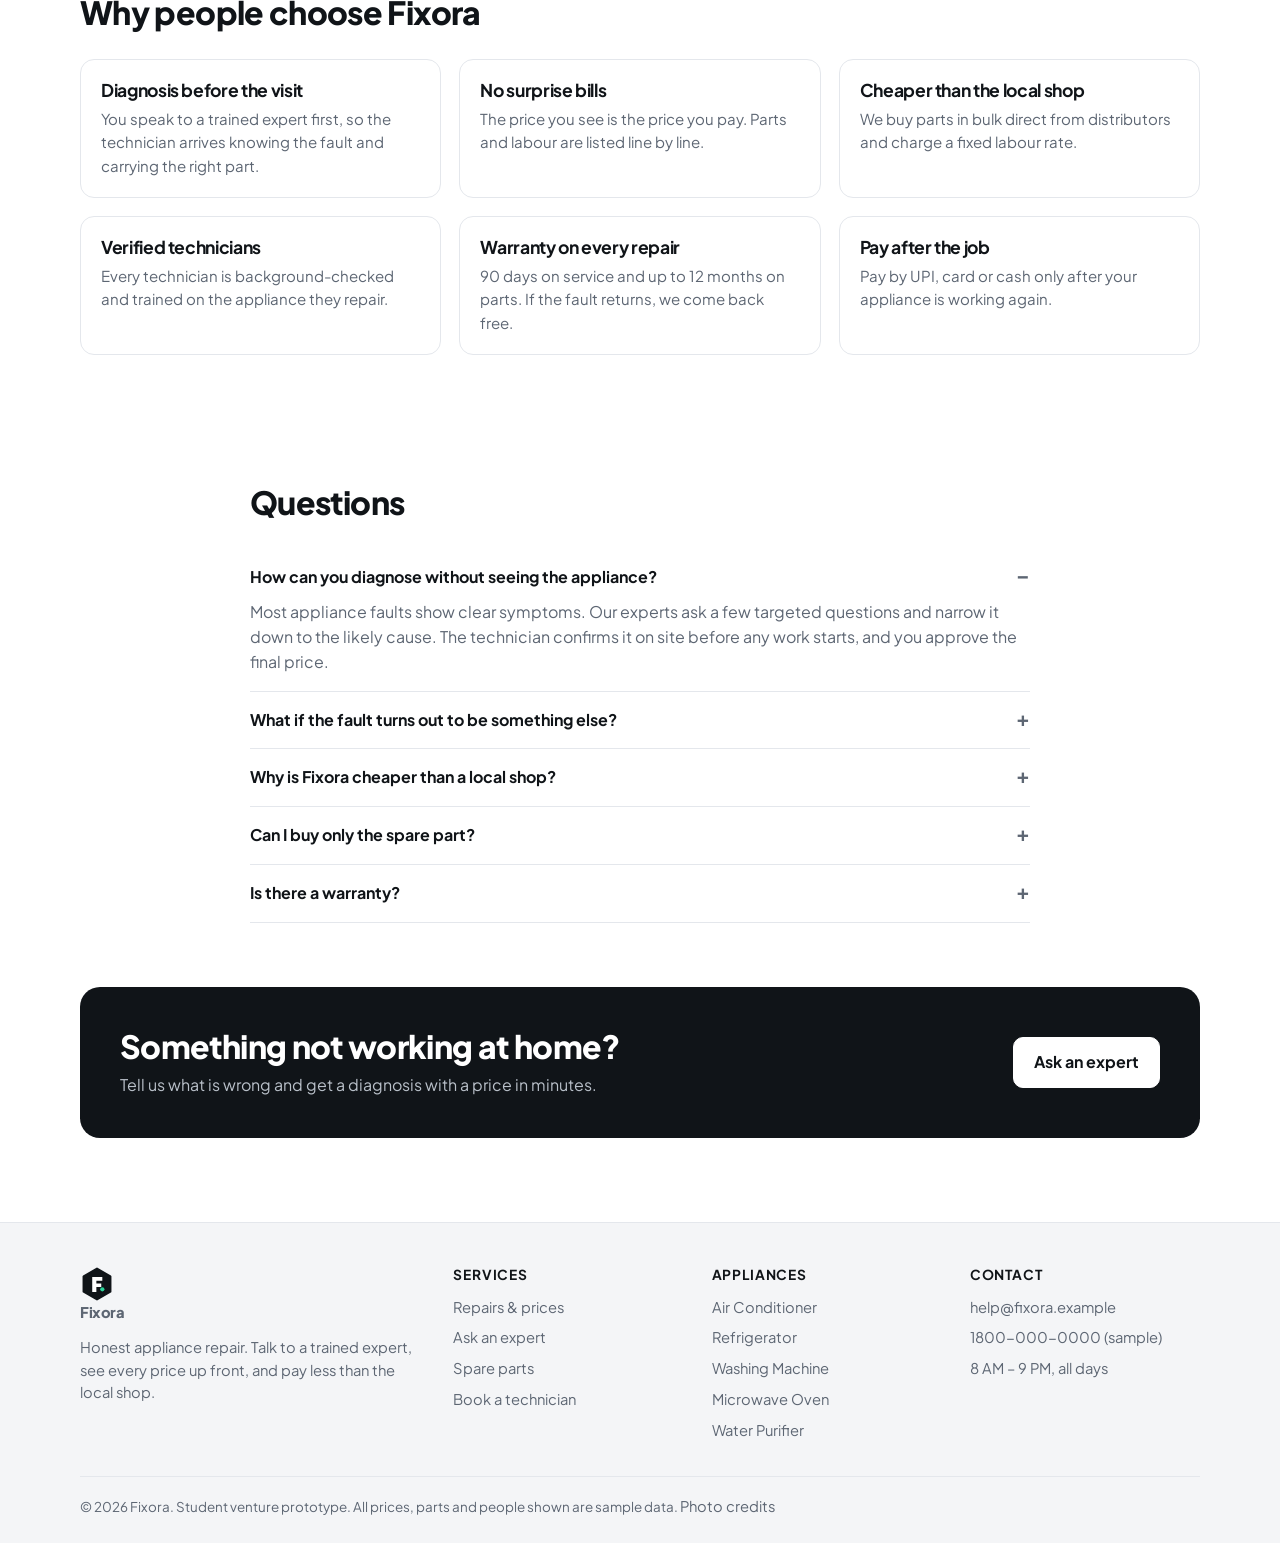
==== commit b4e76569: "Add appliance photos to the home grid and repairs page - 10 appliance photos from Wikimedia Commons," ====
--- a/index.html
+++ b/index.html
@@ -8,7 +8,7 @@
   <link rel="preconnect" href="https://fonts.googleapis.com">
   <link href="https://fonts.googleapis.com/css2?family=Plus+Jakarta+Sans:wght@400;500;600;700;800&display=swap" rel="stylesheet">
   <link rel="icon" href="assets/favicon.svg" type="image/svg+xml">
-  <link rel="stylesheet" href="css/style.css">
+  <link rel="stylesheet" href="css/style.css?v=3">
 </head>
 <body>
 
@@ -131,14 +131,14 @@
   </section>
 </main>
 
-<script src="js/data.js"></script>
-<script src="js/photos.js"></script>
-<script src="js/app.js"></script>
+<script src="js/data.js?v=3"></script>
+<script src="js/photos.js?v=3"></script>
+<script src="js/app.js?v=3"></script>
 <script>
 document.addEventListener("DOMContentLoaded", function () {
   $("#appGrid").innerHTML = APPLIANCES.map(function (a) {
     var from = Math.min.apply(null, a.issues.map(function (i) { return quote(i).total; }));
-    return '<a class="app-card" href="services.html?appliance=' + a.id + '"><span class="ico">' + icon(a) + '</span><b>' + a.name + '</b><span>Repairs from ' + inr(from) + '</span></a>';
+    return '<a class="app-card" href="services.html?appliance=' + a.id + '">' + appPhoto(a, "app-photo") + '<b>' + a.name + '</b><span>Repairs from ' + inr(from) + '</span></a>';
   }).join("");
 
   // Hero: one worked example of a transparent estimate.
--- a/css/style.css
+++ b/css/style.css
@@ -118,6 +118,15 @@
 .app-card b { font-size: .95rem; }
 .app-card span { font-size: .8rem; color: var(--muted); }
 
+.app-photo { width: 100%; aspect-ratio: 4 / 3; border-radius: 10px; overflow: hidden; background: var(--soft); display: block; }
+.app-photo img { width: 100%; height: 100%; object-fit: cover; display: block; }
+.app-card { padding: 12px 12px 16px; }
+.app-banner { display: flex; align-items: center; gap: 20px; background: var(--soft); border-radius: var(--radius); padding: 14px; margin-bottom: 20px; }
+.app-banner-photo { width: 160px; aspect-ratio: 4 / 3; border-radius: 10px; overflow: hidden; flex: none; background: #fff; }
+.app-banner-photo img { width: 100%; height: 100%; object-fit: cover; display: block; }
+.app-banner p { margin-top: 4px; }
+@media (max-width: 560px) { .app-banner-photo { width: 110px; } .app-banner h2 { font-size: 1.2rem; } }
+
 /* Steps */
 .steps { display: grid; grid-template-columns: repeat(4, 1fr); gap: 18px; counter-reset: step; }
 .step { background: #fff; border: 1px solid var(--line); border-radius: var(--radius); padding: 22px; counter-increment: step; }
